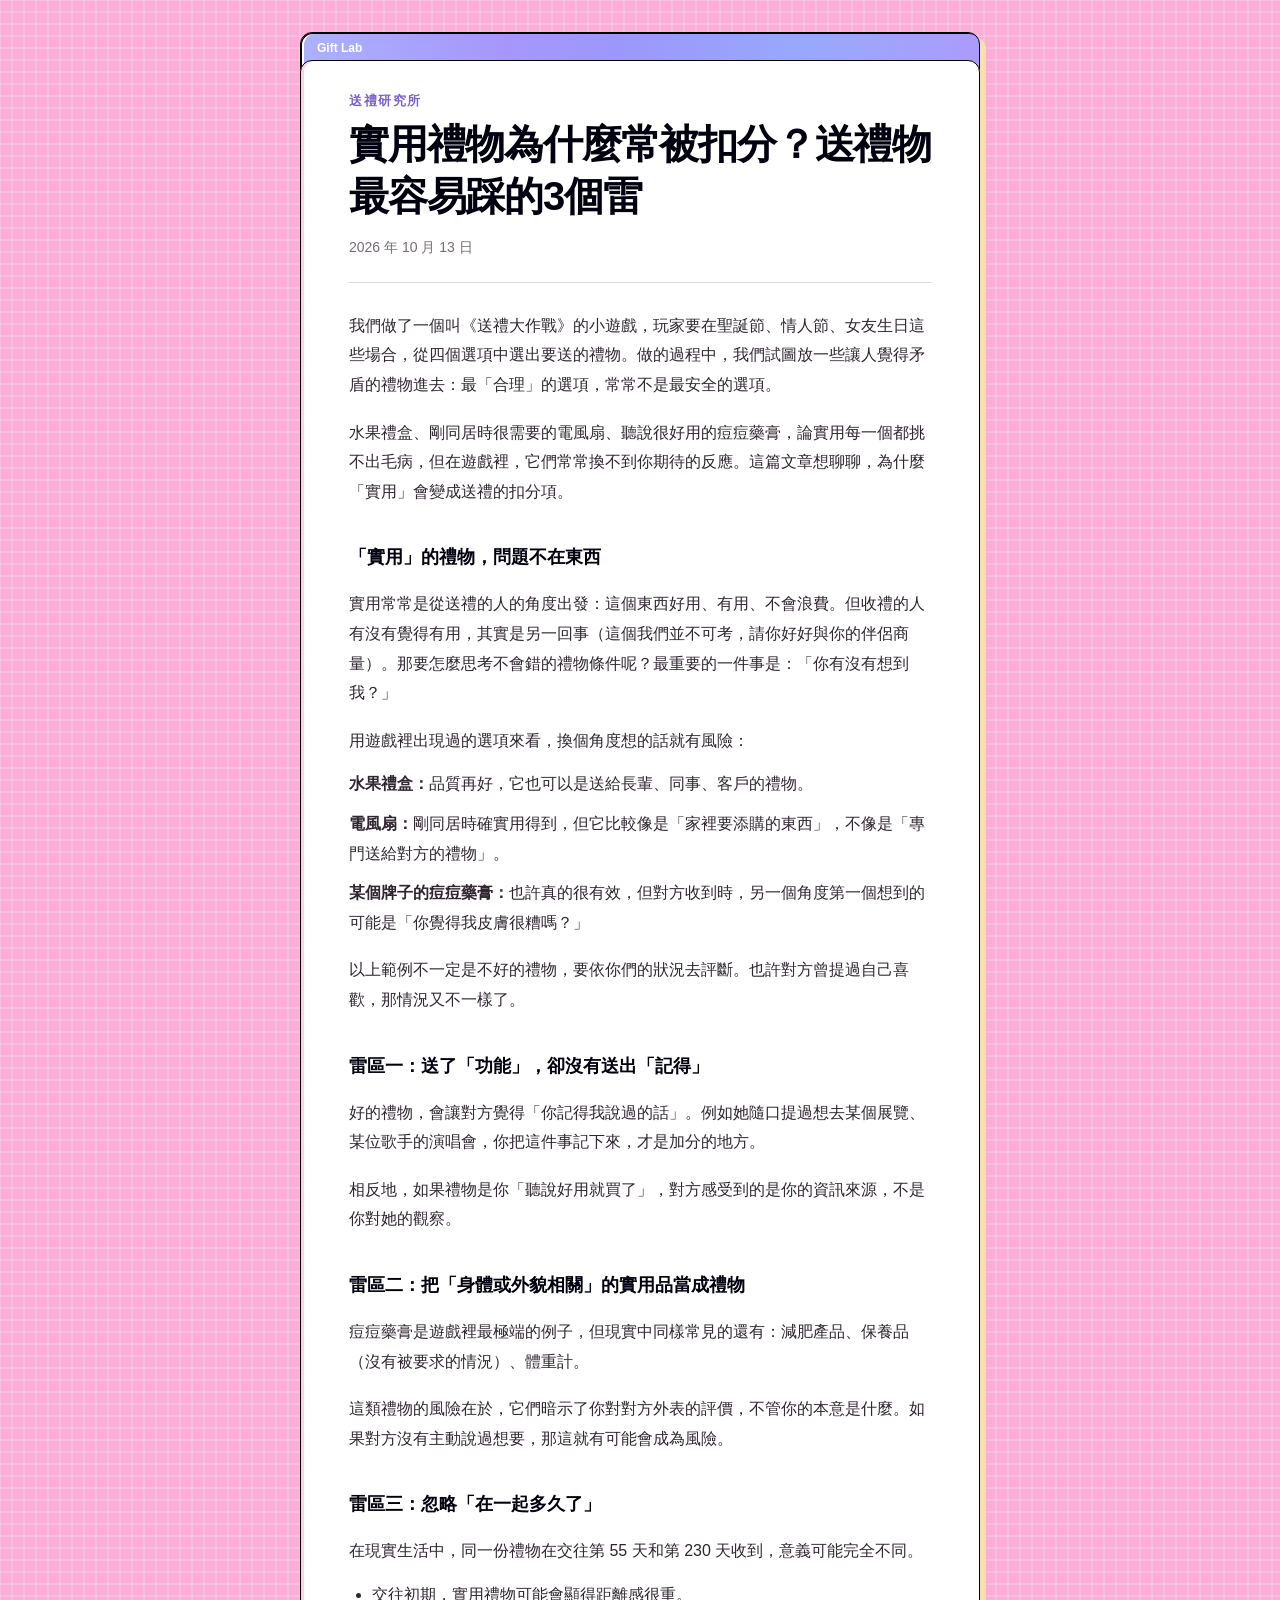
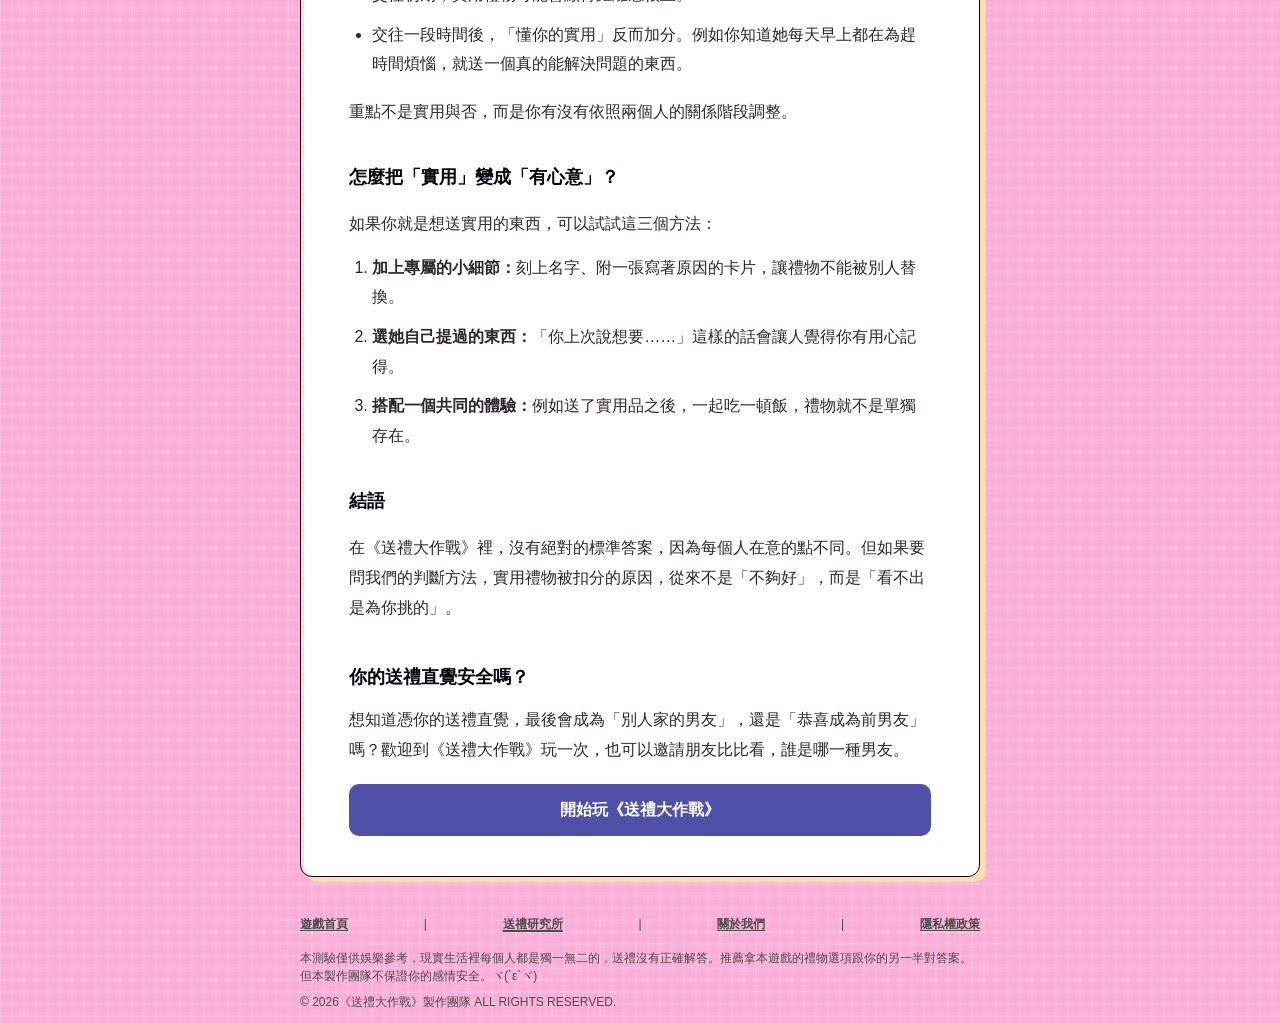
==== articles/index.html @ d712c67d "新增送禮研究所文章頁" ====
<!doctype html>
<html lang="zh-Hant">
  <head>
    <meta charset="UTF-8" />
    <meta name="viewport" content="width=device-width, initial-scale=1" />
    <meta name="robots" content="noindex,follow" />
    <meta http-equiv="refresh" content="0; url=practical-gift-mistakes/" />
    <title>送禮研究所｜送禮大作戰</title>
    <link rel="canonical" href="https://tutu-playlab.github.io/gift-game/articles/practical-gift-mistakes/" />
  </head>
  <body>
    <p>
      正在前往「<a href="practical-gift-mistakes/">實用禮物為什麼常被扣分？送禮物最容易踩的 3 個雷</a>」。
    </p>
  </body>
</html>
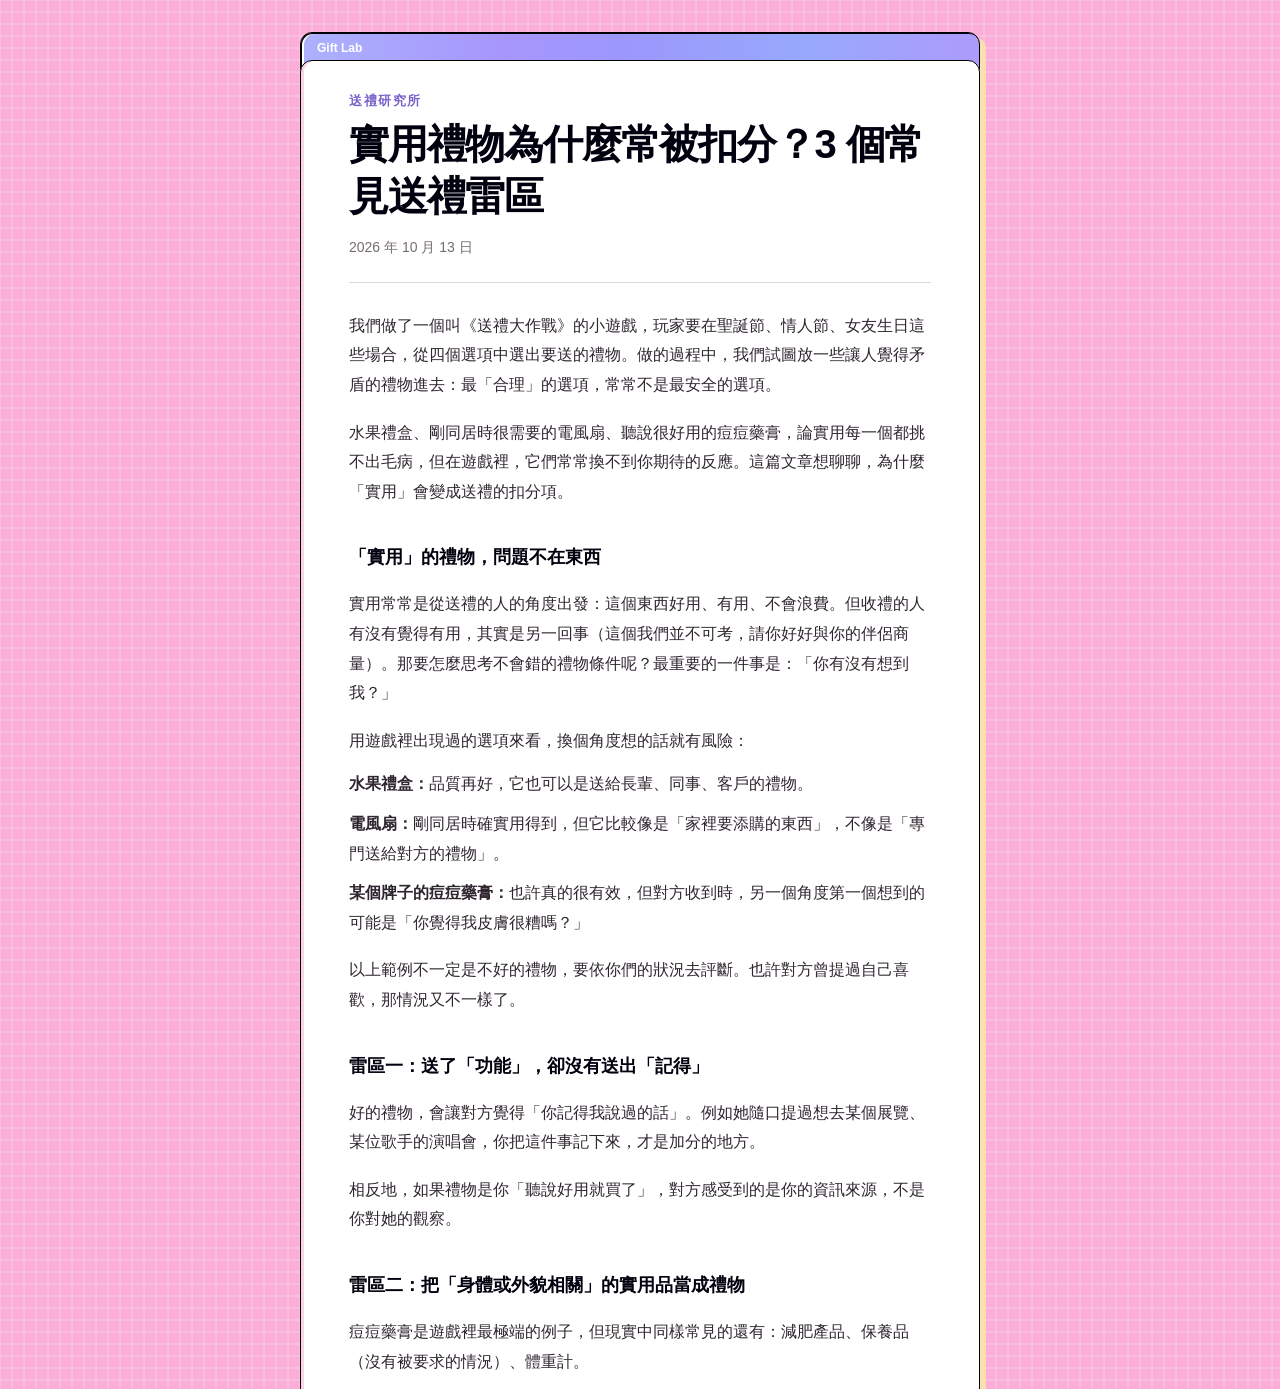
==== commit 76d6984e: "更新頁面描述與分享預覽" ====
--- a/articles/index.html
+++ b/articles/index.html
@@ -5,12 +5,12 @@
     <meta name="viewport" content="width=device-width, initial-scale=1" />
     <meta name="robots" content="noindex,follow" />
     <meta http-equiv="refresh" content="0; url=practical-gift-mistakes/" />
-    <title>送禮研究所｜送禮大作戰</title>
+    <title>送禮研究所｜送禮觀念與禮物靈感</title>
     <link rel="canonical" href="https://tutu-playlab.github.io/gift-game/articles/practical-gift-mistakes/" />
   </head>
   <body>
     <p>
-      正在前往「<a href="practical-gift-mistakes/">實用禮物為什麼常被扣分？送禮物最容易踩的 3 個雷</a>」。
+      正在前往「<a href="practical-gift-mistakes/">實用禮物為什麼常被扣分？3 個常見送禮雷區</a>」。
     </p>
   </body>
 </html>
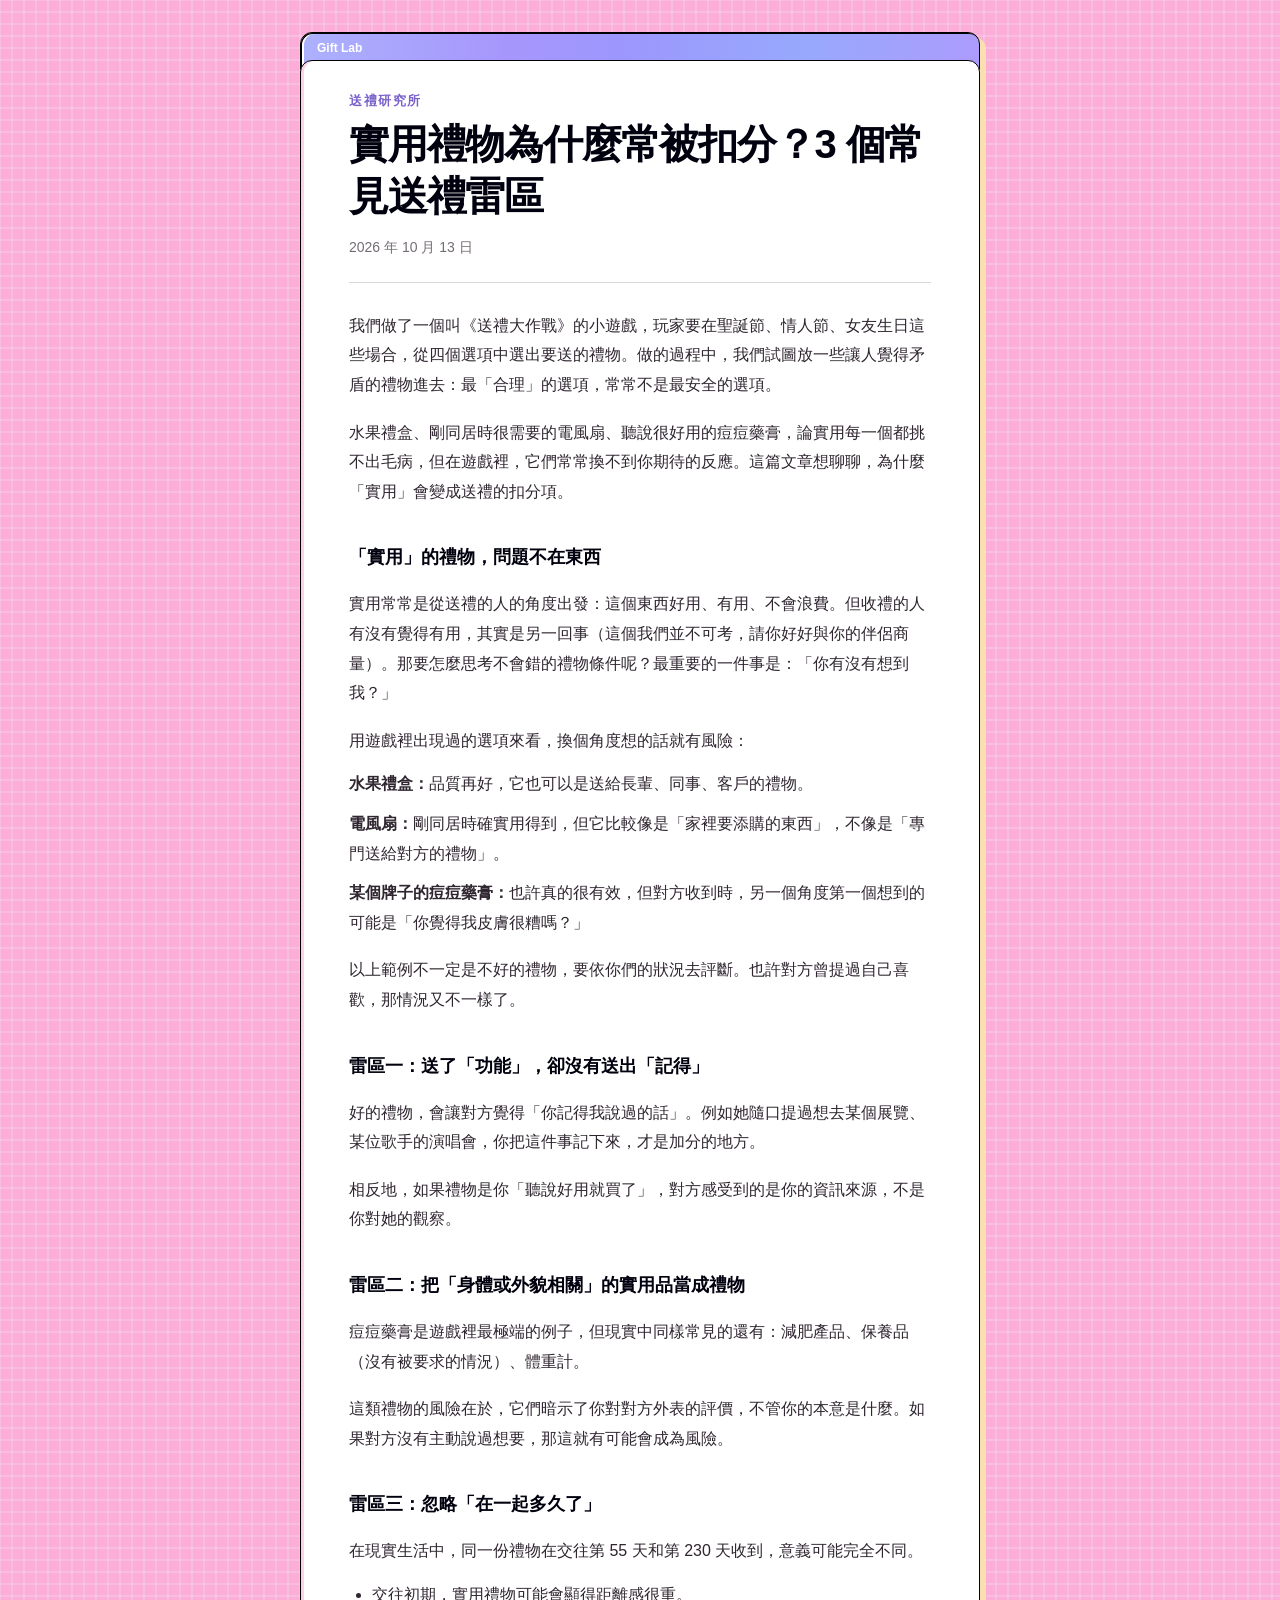
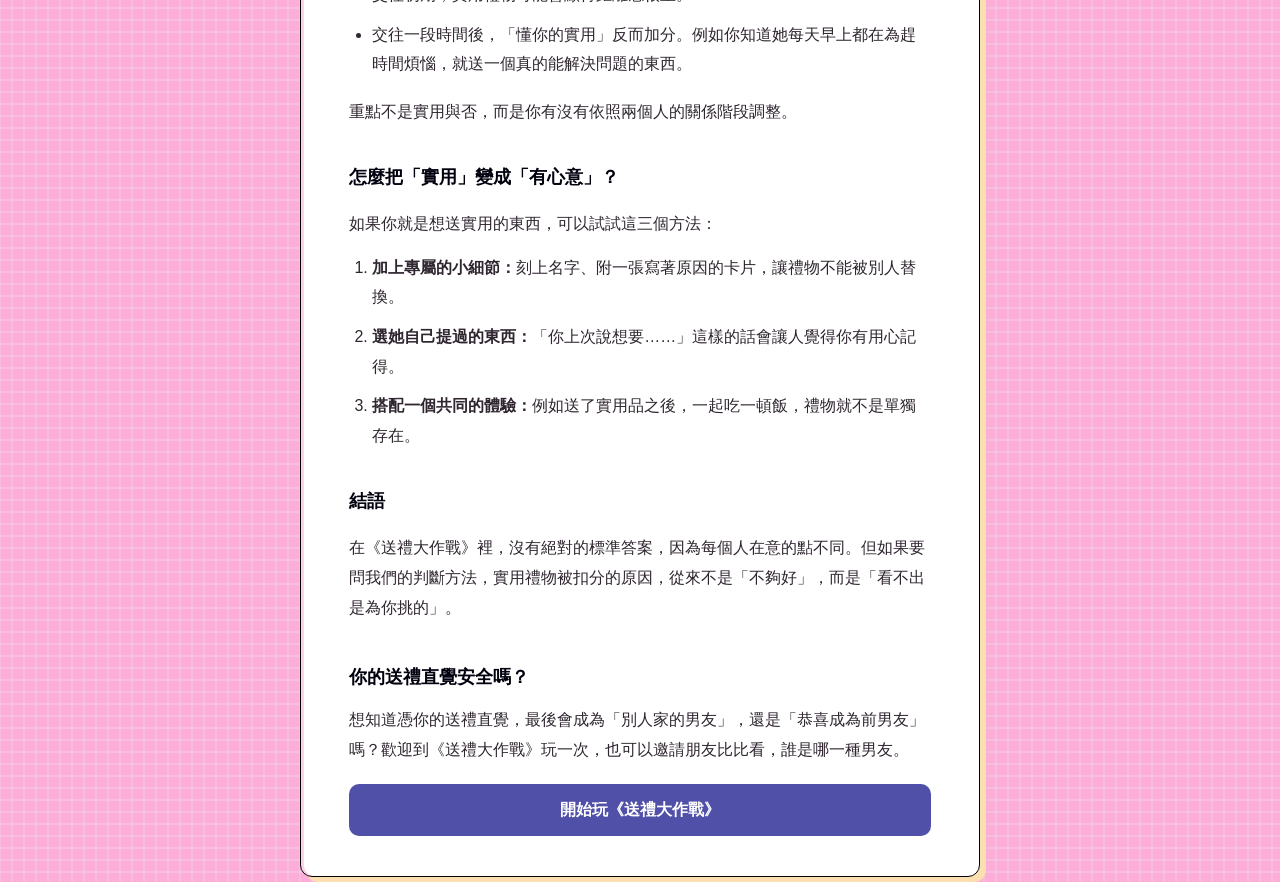
==== commit 68c33300: "補齊 SEO、無障礙與專案文件" ====
--- a/articles/index.html
+++ b/articles/index.html
@@ -7,6 +7,7 @@
     <meta http-equiv="refresh" content="0; url=practical-gift-mistakes/" />
     <title>送禮研究所｜送禮觀念與禮物靈感</title>
     <link rel="canonical" href="https://tutu-playlab.github.io/gift-game/articles/practical-gift-mistakes/" />
+    <link rel="icon" type="image/png" href="/gift-game/assets/question/heart.png" />
   </head>
   <body>
     <p>
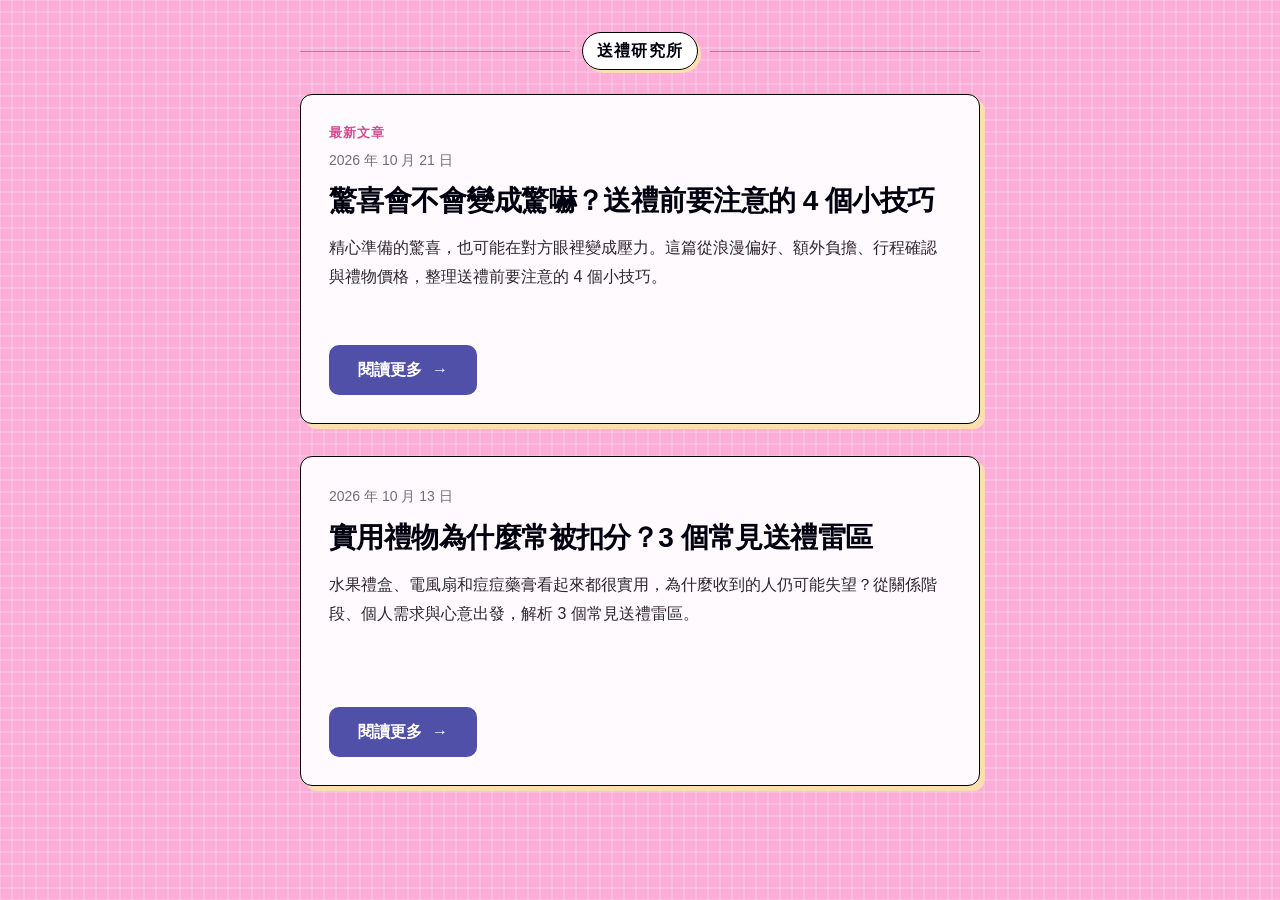
==== commit 2c025b0c: "新增送禮研究所文章與列表頁" ====
--- a/articles/index.html
+++ b/articles/index.html
@@ -3,15 +3,130 @@
   <head>
     <meta charset="UTF-8" />
     <meta name="viewport" content="width=device-width, initial-scale=1" />
-    <meta name="robots" content="noindex,follow" />
-    <meta http-equiv="refresh" content="0; url=practical-gift-mistakes/" />
-    <title>送禮研究所｜送禮觀念與禮物靈感</title>
-    <link rel="canonical" href="https://tutu-playlab.github.io/gift-game/articles/practical-gift-mistakes/" />
+    <meta
+      name="description"
+      content="送禮研究所整理實用的送禮技巧、驚喜準備方法與常見禮物雷區，陪你從對方的角度挑選更貼心的禮物。"
+    />
+    <meta name="robots" content="index,follow" />
+    <meta property="og:type" content="website" />
+    <meta property="og:locale" content="zh_TW" />
+    <meta property="og:site_name" content="送禮大作戰" />
+    <meta property="og:title" content="送禮研究所｜送禮技巧、驚喜與禮物靈感" />
+    <meta
+      property="og:description"
+      content="整理實用的送禮技巧、驚喜準備方法與常見禮物雷區，陪你從對方的角度挑選更貼心的禮物。"
+    />
+    <meta property="og:url" content="https://twomoregames.space/gift-game/articles/" />
+    <meta
+      property="og:image"
+      content="https://twomoregames.space/gift-game/assets/social/gift-game-share-20261015.png"
+    />
+    <meta property="og:image:width" content="1200" />
+    <meta property="og:image:height" content="630" />
+    <meta
+      property="og:image:alt"
+      content="粉紅色愛心與黃色角色出現在 Test of Love 復古遊戲視窗中"
+    />
+    <meta name="twitter:card" content="summary_large_image" />
+    <meta name="twitter:title" content="送禮研究所｜送禮技巧、驚喜與禮物靈感" />
+    <meta
+      name="twitter:description"
+      content="整理實用的送禮技巧、驚喜準備方法與常見禮物雷區，陪你從對方的角度挑選更貼心的禮物。"
+    />
+    <meta
+      name="twitter:image"
+      content="https://twomoregames.space/gift-game/assets/social/gift-game-share-20261015.png"
+    />
+    <meta
+      name="twitter:image:alt"
+      content="粉紅色愛心與黃色角色出現在 Test of Love 復古遊戲視窗中"
+    />
+    <title>送禮研究所｜送禮技巧、驚喜與禮物靈感</title>
+    <link rel="canonical" href="https://twomoregames.space/gift-game/articles/" />
     <link rel="icon" type="image/png" href="/gift-game/assets/question/heart.png" />
+    <script
+      async
+      src="https://pagead2.googlesyndication.com/pagead/js/adsbygoogle.js?client=ca-pub-7455589119290347"
+      crossorigin="anonymous"
+    ></script>
+    <link rel="stylesheet" href="articles.css?v=20261021-3" />
+    <script src="/components/site-footer.js?v=20261018-1" defer></script>
+    <script type="application/ld+json">
+      {
+        "@context": "https://schema.org",
+        "@type": "CollectionPage",
+        "name": "送禮研究所",
+        "description": "送禮研究所整理實用的送禮技巧、驚喜準備方法與常見禮物雷區，陪你從對方的角度挑選更貼心的禮物。",
+        "url": "https://twomoregames.space/gift-game/articles/",
+        "inLanguage": "zh-Hant",
+        "mainEntity": {
+          "@type": "ItemList",
+          "itemListOrder": "https://schema.org/ItemListOrderDescending",
+          "numberOfItems": 2,
+          "itemListElement": [
+            {
+              "@type": "ListItem",
+              "position": 1,
+              "name": "驚喜會不會變成驚嚇？送禮前要注意的 4 個小技巧",
+              "url": "https://twomoregames.space/gift-game/articles/surprise-gift-tips/"
+            },
+            {
+              "@type": "ListItem",
+              "position": 2,
+              "name": "實用禮物為什麼常被扣分？3 個常見送禮雷區",
+              "url": "https://twomoregames.space/gift-game/articles/practical-gift-mistakes/"
+            }
+          ]
+        }
+      }
+    </script>
   </head>
   <body>
-    <p>
-      正在前往「<a href="practical-gift-mistakes/">實用禮物為什麼常被扣分？3 個常見送禮雷區</a>」。
-    </p>
+    <main class="articles-page">
+      <header class="articles-heading">
+        <h1 id="pageTitle">送禮研究所</h1>
+      </header>
+
+      <section class="article-list" aria-labelledby="pageTitle">
+        <article class="article-card">
+          <div class="article-card-content">
+            <p class="article-card-label">最新文章</p>
+            <p class="article-card-meta">
+              <time datetime="2026-10-21">2026 年 10 月 21 日</time>
+            </p>
+            <h2>驚喜會不會變成驚嚇？送禮前要注意的 4 個小技巧</h2>
+            <div class="article-card-summary">
+              <p>
+                精心準備的驚喜，也可能在對方眼裡變成壓力。這篇從浪漫偏好、額外負擔、行程確認與禮物價格，整理送禮前要注意的 4 個小技巧。
+              </p>
+            </div>
+          </div>
+          <a class="article-card-button" href="surprise-gift-tips/">
+            閱讀更多
+            <span aria-hidden="true">→</span>
+          </a>
+        </article>
+
+        <article class="article-card">
+          <div class="article-card-content">
+            <p class="article-card-meta">
+              <time datetime="2026-10-13">2026 年 10 月 13 日</time>
+            </p>
+            <h2>實用禮物為什麼常被扣分？3 個常見送禮雷區</h2>
+            <div class="article-card-summary">
+              <p>
+                水果禮盒、電風扇和痘痘藥膏看起來都很實用，為什麼收到的人仍可能失望？從關係階段、個人需求與心意出發，解析 3 個常見送禮雷區。
+              </p>
+            </div>
+          </div>
+          <a class="article-card-button" href="practical-gift-mistakes/">
+            閱讀更多
+            <span aria-hidden="true">→</span>
+          </a>
+        </article>
+      </section>
+
+      <site-footer current-page="articles"></site-footer>
+    </main>
   </body>
 </html>
--- a/articles/articles.css
+++ b/articles/articles.css
@@ -0,0 +1,176 @@
+:root {
+  color-scheme: light;
+  --ink: #2f2630;
+  --muted: #766c75;
+  --pink-grid: #fdadd8;
+  --window-shadow: #fcdfb1;
+  --card-background: #fffafd;
+  --cta: #5150a9;
+  --cta-hover: #41408f;
+}
+
+* {
+  box-sizing: border-box;
+}
+
+html {
+  min-width: 320px;
+  min-height: 100%;
+  background-color: var(--pink-grid);
+  background-image: url("../assets/question/decor/bg-grid.png");
+  background-repeat: repeat;
+  background-size: 12px 12px;
+}
+
+body {
+  min-width: 320px;
+  min-height: 100vh;
+  margin: 0;
+  color: var(--ink);
+  font-family: -apple-system, BlinkMacSystemFont, "Segoe UI", "Noto Sans TC", sans-serif;
+  background: transparent;
+}
+
+a:focus-visible {
+  outline: 3px solid #7b4ce2;
+  outline-offset: 3px;
+}
+
+.articles-page {
+  display: flex;
+  width: 100%;
+  min-height: 100svh;
+  flex-direction: column;
+  align-items: center;
+  padding: max(32px, env(safe-area-inset-top)) 24px 0;
+}
+
+.articles-heading {
+  display: flex;
+  width: min(100%, 680px);
+  align-items: center;
+  gap: 12px;
+}
+
+.articles-heading::before,
+.articles-heading::after {
+  height: 1px;
+  flex: 1;
+  background: rgb(47 38 48 / 35%);
+  content: "";
+}
+
+h1 {
+  flex: 0 0 auto;
+  margin: 0;
+  padding: 7px 14px;
+  color: #00000e;
+  font-size: 16px;
+  font-weight: 900;
+  line-height: 1.4;
+  letter-spacing: .08em;
+  background: #fff;
+  border: 1px solid #000;
+  border-radius: 999px;
+  box-shadow: 3px 3px 0 var(--window-shadow);
+}
+
+.article-list {
+  display: grid;
+  width: min(100%, 680px);
+  gap: 32px;
+  margin-top: 24px;
+}
+
+.article-card {
+  display: flex;
+  min-height: 330px;
+  flex-direction: column;
+  padding: 28px;
+  background: var(--card-background);
+  border: 1px solid #000;
+  border-radius: 12px;
+  box-shadow: 5px 5px 0 var(--window-shadow);
+}
+
+.article-card-content {
+  flex: 1;
+}
+
+.article-card-label {
+  margin: 0 0 6px;
+  color: #d24a90;
+  font-size: 13px;
+  font-weight: 800;
+  line-height: 1.5;
+  letter-spacing: .08em;
+}
+
+.article-card-meta {
+  margin: 0;
+  color: var(--muted);
+  font-size: 14px;
+  line-height: 1.6;
+}
+
+h2 {
+  margin: 10px 0 0;
+  color: #00000e;
+  font-size: clamp(22px, 5vw, 28px);
+  line-height: 1.4;
+  letter-spacing: -.02em;
+}
+
+.article-card-summary p {
+  margin: 14px 0 0;
+  font-size: 16px;
+  line-height: 1.8;
+}
+
+.article-card-button {
+  display: inline-flex;
+  align-self: flex-start;
+  align-items: center;
+  justify-content: center;
+  gap: 10px;
+  min-width: 148px;
+  margin-top: 24px;
+  padding: 13px 20px;
+  color: #fff;
+  font-size: 16px;
+  font-weight: 800;
+  line-height: 1.5;
+  text-decoration: none;
+  background: var(--cta);
+  border-radius: 10px;
+}
+
+.article-card-button:hover {
+  color: #fff;
+  background: var(--cta-hover);
+}
+
+@media (max-width: 560px) {
+  .article-card {
+    padding: 24px 20px;
+  }
+
+  .article-card-button {
+    width: 100%;
+  }
+}
+
+@media (max-width: 360px) {
+  .article-card {
+    padding-right: 17px;
+    padding-left: 17px;
+  }
+}
+
+@media (prefers-reduced-motion: reduce) {
+  *,
+  *::before,
+  *::after {
+    scroll-behavior: auto !important;
+  }
+}
